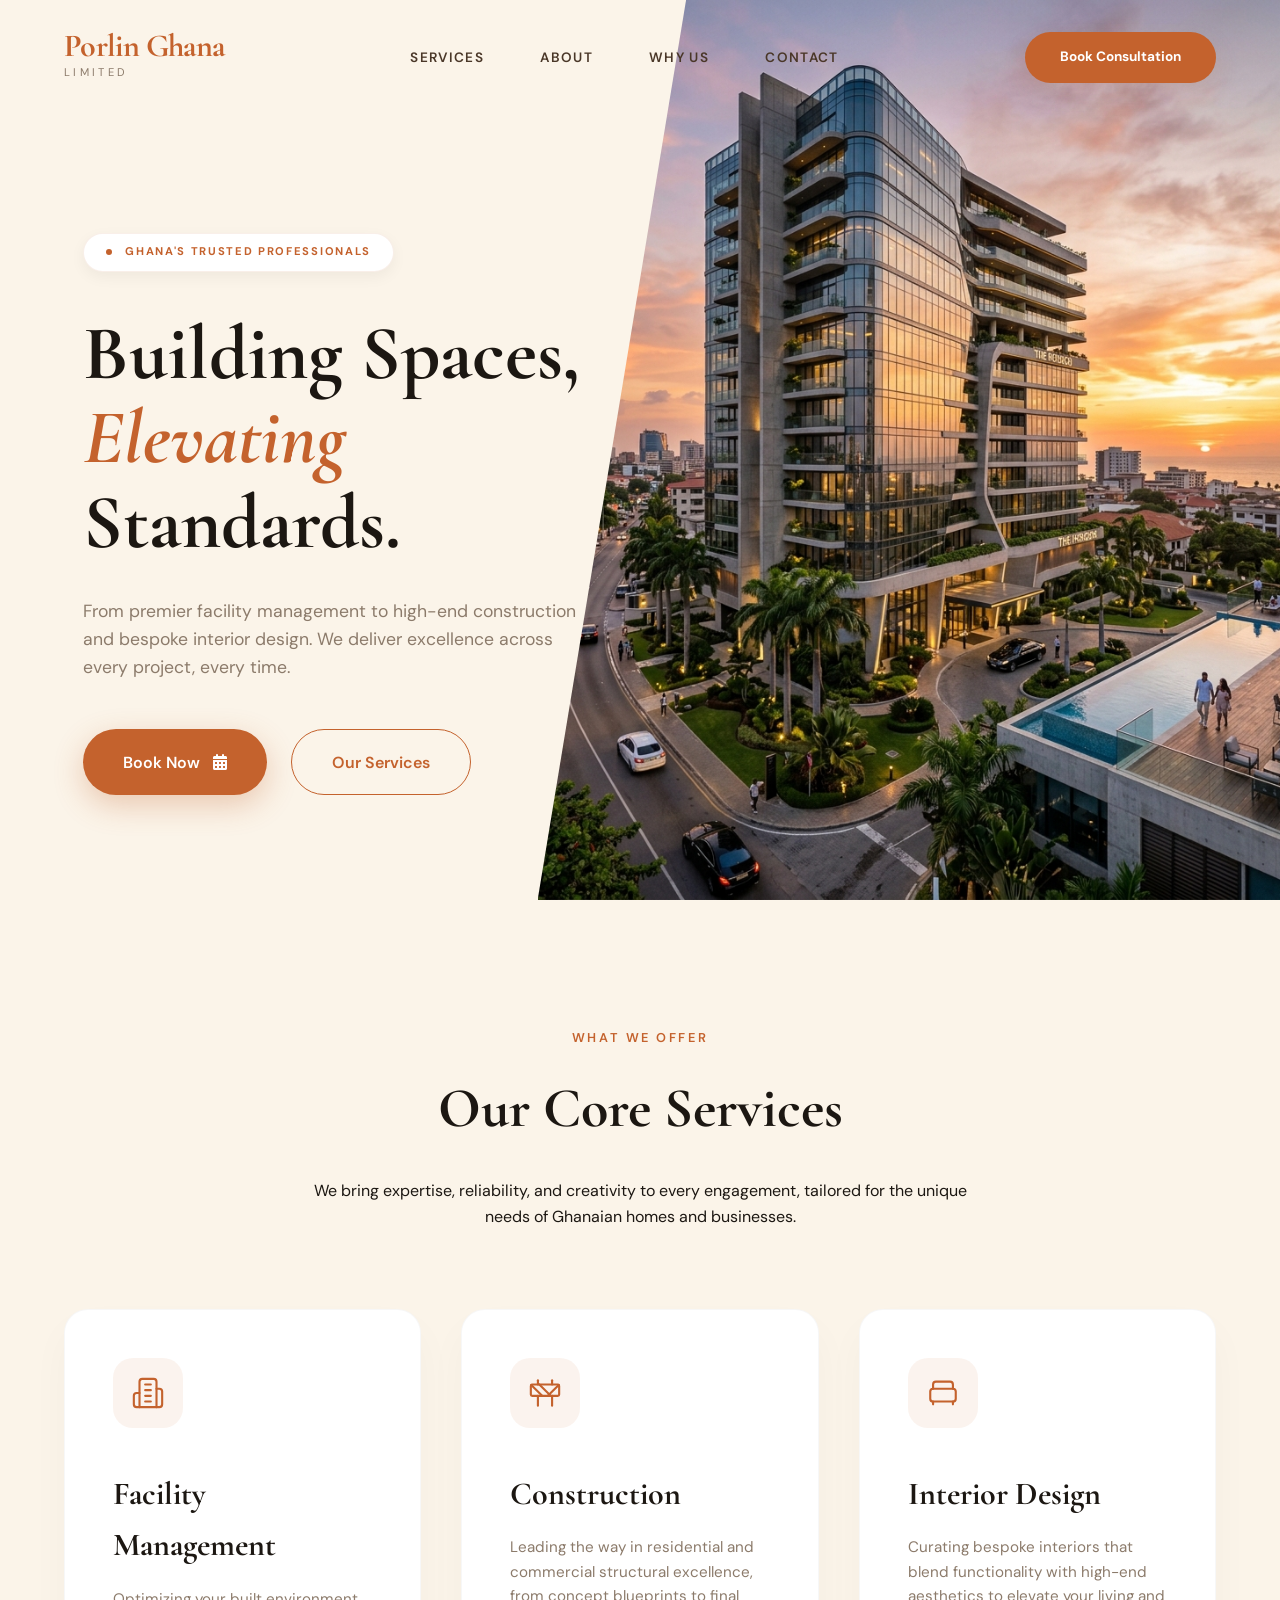
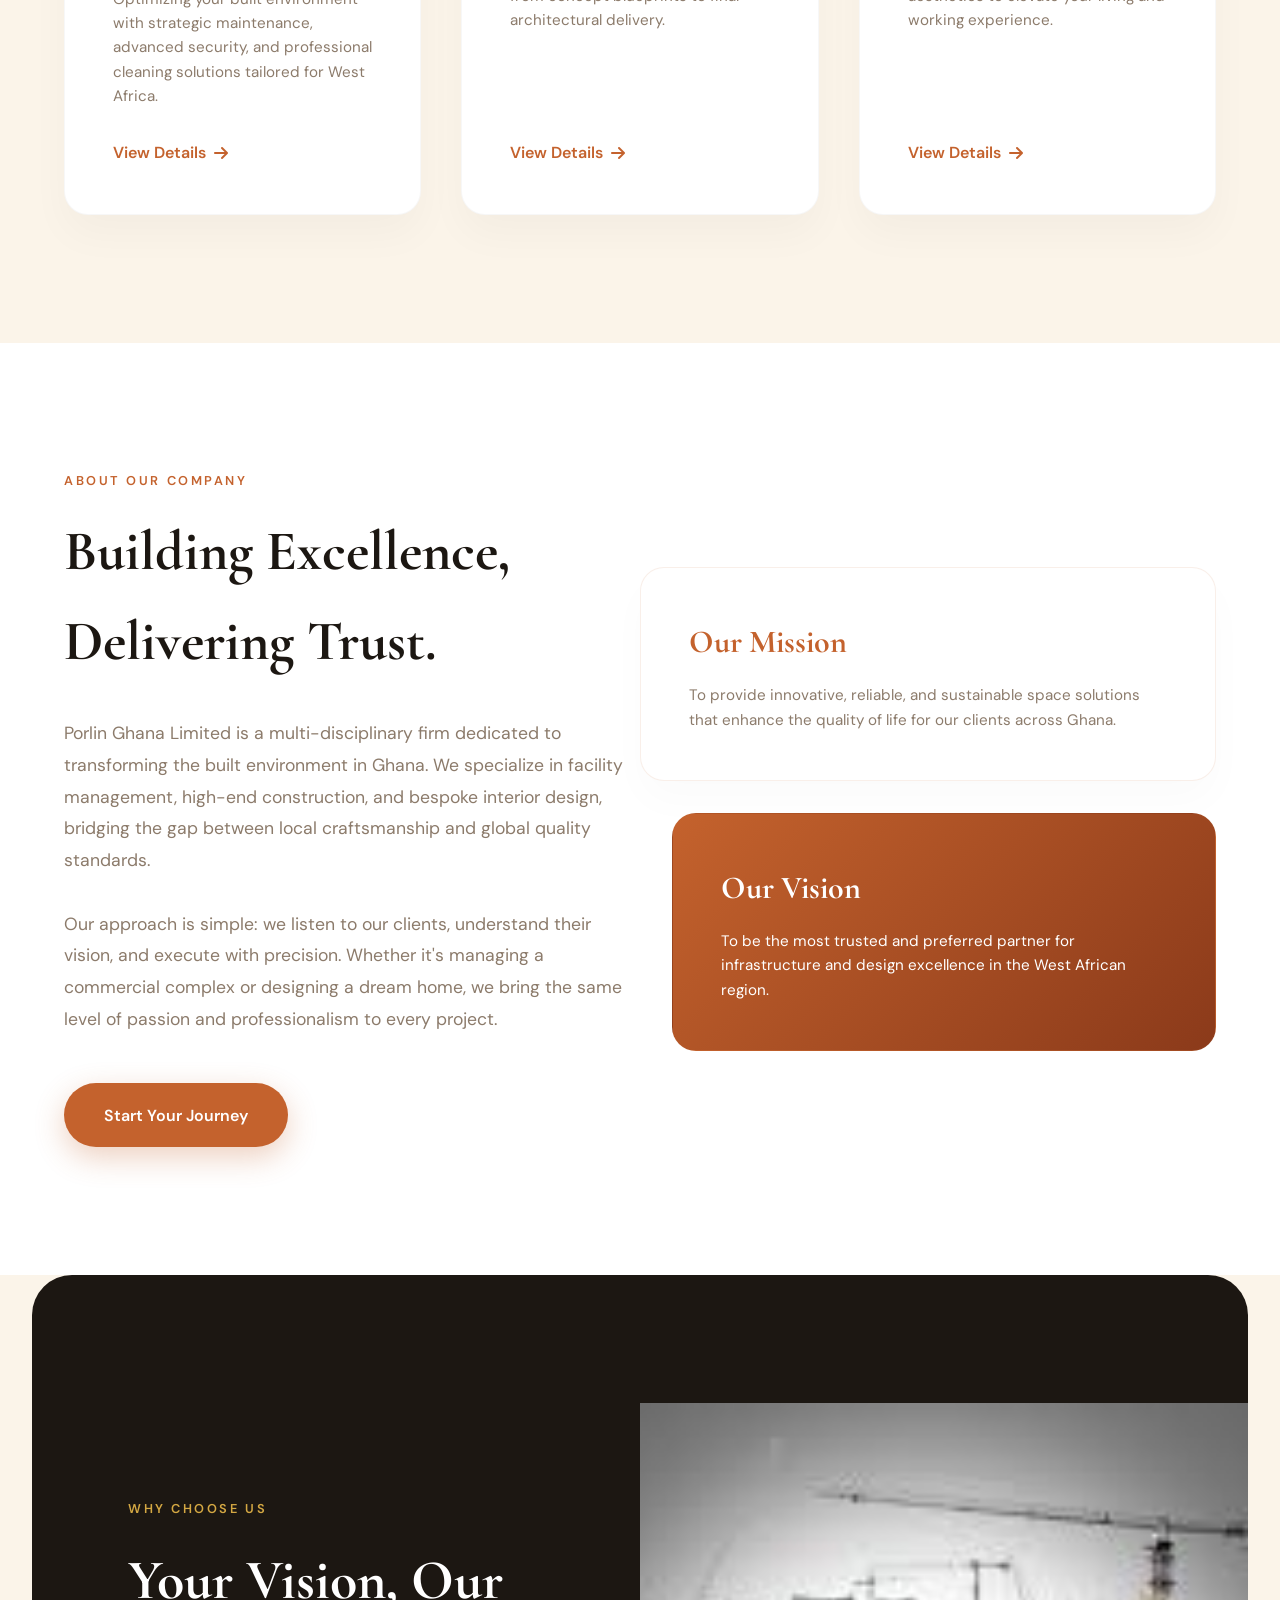
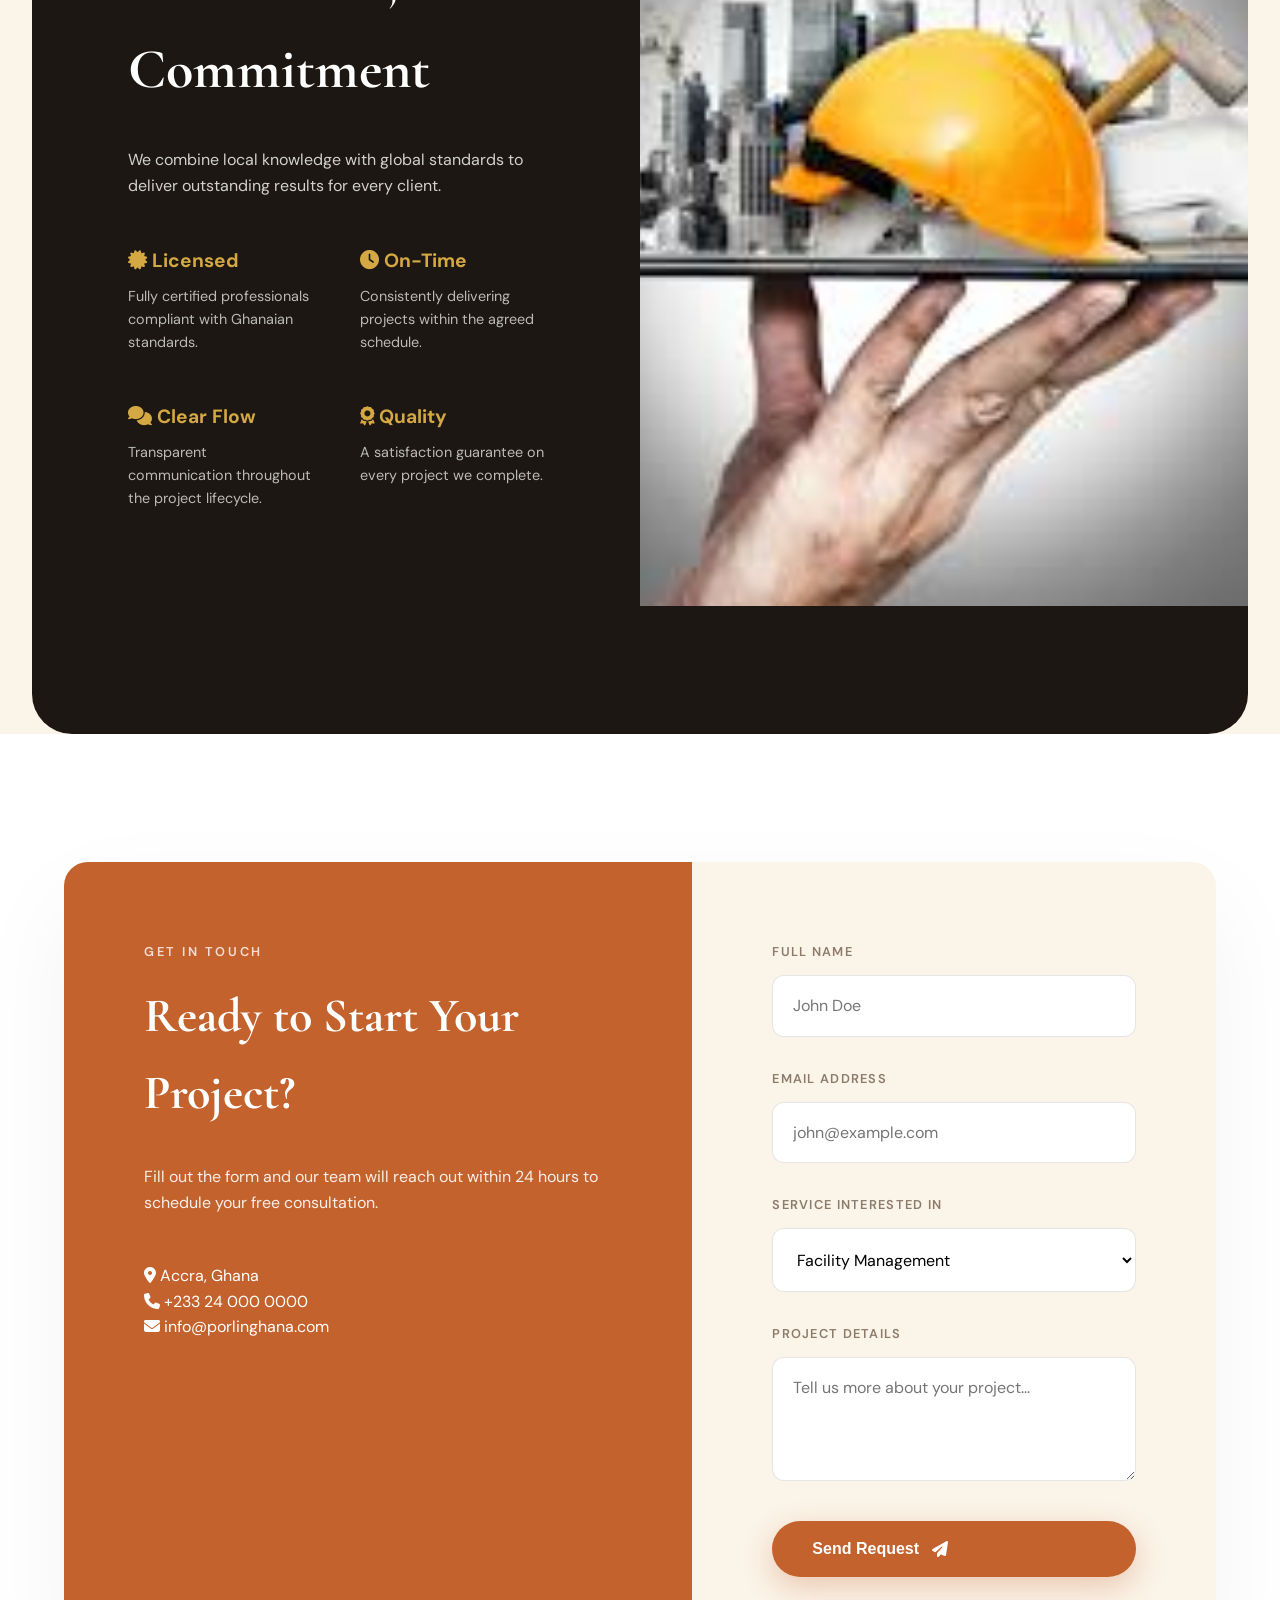
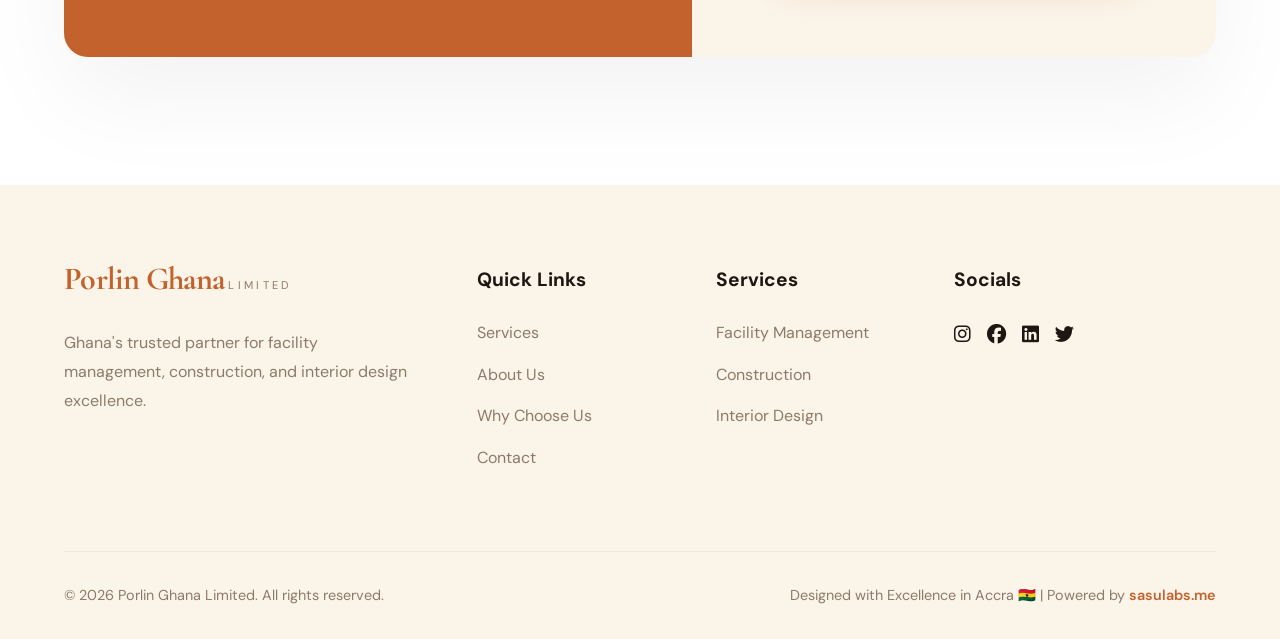
==== index.html @ 8502f663 "Initial commit: Premium multi-page website for Porlin Ghana Limited" ====
<!DOCTYPE html>
<html lang="en">
<head>
    <meta charset="UTF-8">
    <meta name="viewport" content="width=device-width, initial-scale=1.0">
    <title>Porlin Ghana Limited | Premium Real Estate & Facility Management</title>
    
    <!-- Meta Tags -->
    <meta name="description" content="Porlin Ghana Limited offers excellence in facility management, construction, and interior design across Accra and beyond. Building spaces, elevating standards.">
    <meta name="keywords" content="Facility Management Ghana, Construction Accra, Interior Design Ghana, Porlin Ghana Limited">
    
    <!-- Fonts -->
    <link rel="preconnect" href="https://fonts.googleapis.com">
    <link rel="preconnect" href="https://fonts.gstatic.com" crossorigin>
    <link href="https://fonts.googleapis.com/css2?family=Cormorant+Garamond:ital,wght@0,400;0,600;0,700;1,400&family=DM+Sans:wght@300;400;500;600;700&display=swap" rel="stylesheet">
    
    <!-- Icons (FontAwesome for professional icons) -->
    <link rel="stylesheet" href="https://cdnjs.cloudflare.com/ajax/libs/font-awesome/6.4.0/css/all.min.css">
    
    <!-- Custom Styles -->
    <link rel="stylesheet" href="style.css">
</head>
<body>

    <!-- Navigation -->
    <nav>
        <div class="container nav-content">
            <a href="#" class="logo">
                <span class="logo-text">Porlin Ghana</span>
                <span class="logo-sub">Limited</span>
            </a>
            <ul class="nav-links">
                <li><a href="#services">Services</a></li>
                <li><a href="#about">About</a></li>
                <li><a href="#why-us">Why Us</a></li>
                <li><a href="#contact">Contact</a></li>
            </ul>
            <a href="#contact" class="nav-cta">Book Consultation</a>
        </div>
    </nav>

    <!-- Hero Section -->
    <header class="hero">
        <div class="container">
            <div class="hero-content reveal">
                <span class="hero-tag">Ghana's Trusted Professionals</span>
                <h1>Building Spaces, <span>Elevating</span> Standards.</h1>
                <p class="hero-desc">From premier facility management to high-end construction and bespoke interior design. We deliver excellence across every project, every time.</p>
                <div class="hero-btns">
                    <a href="#contact" class="btn btn-primary">Book Now <i class="fas fa-calendar-alt"></i></a>
                    <a href="#services" class="btn btn-secondary">Our Services</a>
                </div>
            </div>
        </div>
        <div class="hero-bg">
            <img src="IMAGES/hero-bg.png" alt="Luxury Architecture in Accra">
        </div>
    </header>

    <!-- Services Section -->
    <section id="services" class="section-padding">
        <div class="container">
            <div class="section-header reveal">
                <span class="label">What We Offer</span>
                <h2>Our Core Services</h2>
                <p>We bring expertise, reliability, and creativity to every engagement, tailored for the unique needs of Ghanaian homes and businesses.</p>
            </div>
            
            <div class="services-grid">
                <!-- Facility Management -->
                <article class="service-card reveal">
                    <div class="card-icon">
                        <svg xmlns="http://www.w3.org/2000/svg" width="24" height="24" viewBox="0 0 24 24" fill="none" stroke="currentColor" stroke-width="2" stroke-linecap="round" stroke-linejoin="round"><path d="M6 22V4a2 2 0 0 1 2-2h8a2 2 0 0 1 2 2v18Z"/><path d="M6 12H4a2 2 0 0 0-2 2v6a2 2 0 0 0 2 2h2"/><path d="M18 9h2a2 2 0 0 1 2 2v9a2 2 0 0 1-2 2h-2"/><path d="M10 6h4"/><path d="M10 10h4"/><path d="M10 14h4"/><path d="M10 18h4"/></svg>
                    </div>
                    <h3>Facility Management</h3>
                    <p>Optimizing your built environment with strategic maintenance, advanced security, and professional cleaning solutions tailored for West Africa.</p>
                    <a href="facility-management.html" class="card-link">View Details <i class="fas fa-arrow-right"></i></a>
                </article>

                <!-- Construction -->
                <article class="service-card reveal">
                    <div class="card-icon">
                        <svg xmlns="http://www.w3.org/2000/svg" width="24" height="24" viewBox="0 0 24 24" fill="none" stroke="currentColor" stroke-width="2" stroke-linecap="round" stroke-linejoin="round"><rect x="2" y="6" width="20" height="8" rx="1"/><path d="M17 14v7"/><path d="M7 14v7"/><path d="M17 3v3"/><path d="M7 3v3"/><path d="M10 14 2.3 6.3"/><path d="m14 14 7.7-7.7"/><path d="m8 6 8 8"/></svg>
                    </div>
                    <h3>Construction</h3>
                    <p>Leading the way in residential and commercial structural excellence, from concept blueprints to final architectural delivery.</p>
                    <a href="construction.html" class="card-link">View Details <i class="fas fa-arrow-right"></i></a>
                </article>

                <!-- Interior Design -->
                <article class="service-card reveal">
                    <div class="card-icon">
                        <svg xmlns="http://www.w3.org/2000/svg" width="24" height="24" viewBox="0 0 24 24" fill="none" stroke="currentColor" stroke-width="2" stroke-linecap="round" stroke-linejoin="round"><path d="M19 9V6a2 2 0 0 0-2-2H7a2 2 0 0 0-2 2v3"/><path d="M3 11v5a2 2 0 0 0 2 2h14a2 2 0 0 0 2-2v-5a2 2 0 0 0-2-2H5a2 2 0 0 0-2 2Z"/><path d="M5 18v2"/><path d="M19 18v2"/></svg>
                    </div>
                    <h3>Interior Design</h3>
                    <p>Curating bespoke interiors that blend functionality with high-end aesthetics to elevate your living and working experience.</p>
                    <a href="interior-design.html" class="card-link">View Details <i class="fas fa-arrow-right"></i></a>
                </article>
            </div>
        </div>
    </section>

    <!-- About Section -->
    <section id="about" class="section-padding" style="background: var(--clr-white);">
        <div class="container">
            <div class="why-grid">
                <div class="reveal">
                    <span class="label">About Our Company</span>
                    <h2 style="font-size: 3.5rem; margin-bottom: 2rem;">Building Excellence, Delivering Trust.</h2>
                    <p style="color: var(--clr-muted); font-size: 1.1rem; line-height: 1.8; margin-bottom: 2rem;">
                        Porlin Ghana Limited is a multi-disciplinary firm dedicated to transforming the built environment in Ghana. We specialize in facility management, high-end construction, and bespoke interior design, bridging the gap between local craftsmanship and global quality standards.
                    </p>
                    <p style="color: var(--clr-muted); font-size: 1.1rem; line-height: 1.8; margin-bottom: 2rem;">
                        Our approach is simple: we listen to our clients, understand their vision, and execute with precision. Whether it's managing a commercial complex or designing a dream home, we bring the same level of passion and professionalism to every project.
                    </p>
                    <div class="hero-btns" style="margin-top: 3rem;">
                        <a href="#contact" class="btn btn-primary">Start Your Journey</a>
                    </div>
                </div>
                <div class="about-visual reveal">
                    <div class="about-card mission">
                        <h4>Our Mission</h4>
                        <p>To provide innovative, reliable, and sustainable space solutions that enhance the quality of life for our clients across Ghana.</p>
                    </div>
                    <div class="about-card vision" style="margin-top: 2rem; margin-left: 2rem;">
                        <h4>Our Vision</h4>
                        <p>To be the most trusted and preferred partner for infrastructure and design excellence in the West African region.</p>
                    </div>
                </div>
            </div>
        </div>
    </section>

    <!-- Why Us Section -->
    <section id="why-us" class="why-us section-padding reveal">
        <div class="why-grid">
            <div class="why-content">
                <span class="label">Why Choose Us</span>
                <h2>Your Vision, Our Commitment</h2>
                <p style="margin-bottom: 3rem; opacity: 0.8;">We combine local knowledge with global standards to deliver outstanding results for every client.</p>
                
                <div class="why-features">
                    <div class="feature-item">
                        <h4><i class="fas fa-certificate"></i> Licensed</h4>
                        <p>Fully certified professionals compliant with Ghanaian standards.</p>
                    </div>
                    <div class="feature-item">
                        <h4><i class="fas fa-clock"></i> On-Time</h4>
                        <p>Consistently delivering projects within the agreed schedule.</p>
                    </div>
                    <div class="feature-item">
                        <h4><i class="fas fa-comments"></i> Clear Flow</h4>
                        <p>Transparent communication throughout the project lifecycle.</p>
                    </div>
                    <div class="feature-item">
                        <h4><i class="fas fa-award"></i> Quality</h4>
                        <p>A satisfaction guarantee on every project we complete.</p>
                    </div>
                </div>
            </div>
            <div class="why-image"></div>
        </div>
    </section>

    <!-- Contact Section -->
    <section id="contact" class="contact-section section-padding">
        <div class="container">
            <div class="contact-box">
                <div class="contact-info reveal">
                    <span class="label" style="color: white; opacity: 0.8;">Get In Touch</span>
                    <h2 style="font-size: 3rem; margin-bottom: 2rem;">Ready to Start Your Project?</h2>
                    <p style="margin-bottom: 3rem; opacity: 0.9;">Fill out the form and our team will reach out within 24 hours to schedule your free consultation.</p>
                    
                    <div class="contact-details">
                        <p><i class="fas fa-map-marker-alt"></i> Accra, Ghana</p>
                        <p><i class="fas fa-phone"></i> +233 24 000 0000</p>
                        <p><i class="fas fa-envelope"></i> info@porlinghana.com</p>
                    </div>
                </div>
                
                <form id="bookingForm" class="contact-form reveal">
                    <div class="form-group">
                        <label for="name">Full Name</label>
                        <input type="text" id="name" placeholder="John Doe" required>
                    </div>
                    <div class="form-group">
                        <label for="email">Email Address</label>
                        <input type="email" id="email" placeholder="john@example.com" required>
                    </div>
                    <div class="form-group">
                        <label for="service">Service Interested In</label>
                        <select id="service">
                            <option value="facility">Facility Management</option>
                            <option value="construction">Construction</option>
                            <option value="interior">Interior Design</option>
                        </select>
                    </div>
                    <div class="form-group">
                        <label for="message">Project Details</label>
                        <textarea id="message" rows="4" placeholder="Tell us more about your project..."></textarea>
                    </div>
                    <button type="submit" class="btn btn-primary" style="width: 100%; border: none; cursor: pointer;">Send Request <i class="fas fa-paper-plane"></i></button>
                </form>
            </div>
        </div>
    </section>

    <!-- Footer -->
    <footer>
        <div class="container">
            <div class="footer-grid">
                <div class="footer-col">
                    <a href="#" class="logo" style="margin-bottom: 2rem; display: inline-block;">
                        <span class="logo-text">Porlin Ghana</span>
                        <span class="logo-sub">Limited</span>
                    </a>
                    <p style="color: var(--clr-muted); line-height: 1.8;">Ghana's trusted partner for facility management, construction, and interior design excellence.</p>
                </div>
                <div class="footer-col">
                    <h4>Quick Links</h4>
                    <ul class="footer-links">
                        <li><a href="#services">Services</a></li>
                        <li><a href="#about">About Us</a></li>
                        <li><a href="#why-us">Why Choose Us</a></li>
                        <li><a href="#contact">Contact</a></li>
                    </ul>
                </div>
                <div class="footer-col">
                    <h4>Services</h4>
                    <ul class="footer-links">
                        <li><a href="#services">Facility Management</a></li>
                        <li><a href="#services">Construction</a></li>
                        <li><a href="#services">Interior Design</a></li>
                    </ul>
                </div>
                <div class="footer-col">
                    <h4>Socials</h4>
                    <div class="social-links" style="display: flex; gap: 1rem; font-size: 1.2rem;">
                        <a href="#"><i class="fab fa-instagram"></i></a>
                        <a href="#"><i class="fab fa-facebook"></i></a>
                        <a href="#"><i class="fab fa-linkedin"></i></a>
                        <a href="#"><i class="fab fa-twitter"></i></a>
                    </div>
                </div>
            </div>
            <div class="footer-bottom">
                <p>&copy; 2026 Porlin Ghana Limited. All rights reserved.</p>
                <p>Designed with Excellence in Accra 🇬🇭 | Powered by <a href="https://sasulabs.me" target="_blank" style="color: var(--clr-primary); font-weight: 600;">sasulabs.me</a></p>
            </div>
        </div>
    </footer>

    <!-- Scripts -->
    <script src="script.js"></script>
</body>
</html>
---- style.css ----
/* 
  PORLIN GHANA LIMITED - PREMIUM DESIGN SYSTEM
  Refined, Modern, and Professional.
*/

:root {
    /* Color Palette */
    --clr-primary: #C4622D;        /* Deep Terracotta */
    --clr-primary-light: #E07B44;
    --clr-primary-dark: #8B3A1A;
    --clr-accent: #D4A843;         /* Rich Gold */
    --clr-bg: #FBF4E9;             /* Elegant Cream */
    --clr-dark: #1C1712;           /* Charcoal Black */
    --clr-mid: #4A3728;            /* Warm Brown */
    --clr-muted: #8C7B6B;          /* Earthy Grey */
    --clr-white: #FFFFFF;
    
    /* Gradients */
    --grad-premium: linear-gradient(135deg, var(--clr-primary) 0%, var(--clr-primary-dark) 100%);
    --grad-glass: linear-gradient(rgba(255, 255, 255, 0.1), rgba(255, 255, 255, 0.05));
    
    /* Spacing & Borders */
    --gap-base: 1rem;
    --radius-lg: 24px;
    --radius-md: 12px;
    --transition: all 0.4s cubic-bezier(0.16, 1, 0.3, 1);
}

/* Base Styles */
*, *::before, *::after {
    box-sizing: border-box;
    margin: 0;
    padding: 0;
}

html {
    scroll-behavior: smooth;
    font-size: 16px;
}

body {
    font-family: 'DM Sans', sans-serif;
    background-color: var(--clr-bg);
    color: var(--clr-dark);
    line-height: 1.6;
    overflow-x: hidden;
    -webkit-font-smoothing: antialiased;
}

h1, h2, h3, .logo-text {
    font-family: 'Cormorant Garamond', serif;
    font-weight: 700;
}

a {
    text-decoration: none;
    color: inherit;
    transition: var(--transition);
}

ul {
    list-style: none;
}

img {
    max-width: 100%;
    display: block;
}

/* Layout Utilities */
.container {
    max-width: 1400px;
    margin: 0 auto;
    padding: 0 4rem;
}

@media (max-width: 768px) {
    .container { padding: 0 1.5rem; }
}

.section-padding {
    padding: 8rem 0;
}

/* Navigation */
nav {
    position: fixed;
    top: 0;
    width: 100%;
    z-index: 1000;
    padding: 2rem 0;
    transition: var(--transition);
}

nav.scrolled {
    background: rgba(251, 244, 233, 0.8);
    backdrop-filter: blur(25px);
    padding: 1.2rem 0;
    border-bottom: 1px solid rgba(196, 98, 45, 0.08);
}

.nav-content {
    display: flex;
    align-items: center;
    justify-content: space-between;
}

.logo {
    display: flex;
    flex-direction: column;
}

.logo-text {
    font-size: 2rem;
    color: var(--clr-primary);
    line-height: 0.9;
    letter-spacing: -0.02em;
}

.logo-sub {
    font-family: 'DM Sans', sans-serif;
    font-size: 0.7rem;
    text-transform: uppercase;
    letter-spacing: 0.3em;
    color: var(--clr-muted);
    margin-top: 0.2rem;
}

.nav-links {
    display: flex;
    gap: 3.5rem;
}

.nav-links a {
    font-size: 0.85rem;
    font-weight: 600;
    color: var(--clr-mid);
    text-transform: uppercase;
    letter-spacing: 0.1em;
}

.nav-links a:hover {
    color: var(--clr-primary);
}

.nav-cta {
    background: var(--clr-primary);
    color: var(--clr-white);
    padding: 0.9rem 2.2rem;
    border-radius: 50px;
    font-size: 0.85rem;
    font-weight: 700;
    box-shadow: 0 10px 25px rgba(196, 98, 45, 0.15);
}

/* Hero Section */
.hero {
    min-height: 100vh;
    display: flex;
    align-items: center;
    position: relative;
    overflow: hidden;
    padding-top: 8rem; /* Added padding to prevent overlap with fixed nav */
}

.hero-bg {
    position: absolute;
    top: 0;
    right: 0;
    width: 58%;
    height: 100%;
    z-index: -1;
    overflow: hidden;
    clip-path: polygon(20% 0, 100% 0, 100% 100%, 0% 100%);
}

.hero-bg img {
    width: 100%;
    height: 100%;
    object-fit: cover;
    animation: zoomOut 20s infinite alternate;
}

.hero-content {
    width: 45%;
}

.hero-tag {
    display: inline-flex;
    align-items: center;
    gap: 0.8rem;
    padding: 0.6rem 1.4rem;
    background: var(--clr-white);
    color: var(--clr-primary);
    border-radius: 50px;
    font-size: 0.7rem;
    font-weight: 700;
    letter-spacing: 0.15em;
    text-transform: uppercase;
    margin-bottom: 2.5rem;
    box-shadow: 0 5px 15px rgba(0,0,0,0.05);
    border: 1px solid rgba(196, 98, 45, 0.1);
}

.hero-tag::before {
    content: '';
    width: 6px;
    height: 6px;
    background: var(--clr-primary);
    border-radius: 50%;
    display: inline-block;
    animation: pulse 2s infinite;
}

@keyframes pulse {
    0% { transform: scale(1); opacity: 1; }
    50% { transform: scale(1.5); opacity: 0.5; }
    100% { transform: scale(1); opacity: 1; }
}

.hero h1 {
    font-size: clamp(3.5rem, 6vw, 5.5rem);
    line-height: 1.1;
    color: var(--clr-dark);
    margin-bottom: 2rem;
}

.hero h1 span {
    color: var(--clr-primary);
    font-style: italic;
}

.hero-desc {
    font-size: 1.1rem;
    color: var(--clr-muted);
    max-width: 500px;
    margin-bottom: 3rem;
}

.hero-btns {
    display: flex;
    gap: 1.5rem;
}

.btn {
    padding: 1.2rem 2.5rem;
    border-radius: 50px;
    font-weight: 600;
    font-size: 1rem;
    display: flex;
    align-items: center;
    gap: 0.8rem;
}

.btn-primary {
    background: var(--clr-primary);
    color: var(--clr-white);
    box-shadow: 0 10px 30px rgba(196, 98, 45, 0.3);
}

.btn-secondary {
    border: 1px solid var(--clr-primary);
    color: var(--clr-primary);
}

.btn:hover {
    transform: translateY(-5px);
    box-shadow: 0 15px 35px rgba(196, 98, 45, 0.4);
}

/* Services */
.section-header {
    text-align: center;
    max-width: 700px;
    margin: 0 auto 5rem;
}

.label {
    color: var(--clr-primary);
    font-weight: 600;
    text-transform: uppercase;
    letter-spacing: 0.2em;
    font-size: 0.8rem;
    display: block;
    margin-bottom: 1rem;
}

.section-header h2 {
    font-size: 3.5rem;
    margin-bottom: 1.5rem;
}

.services-grid {
    display: grid;
    grid-template-columns: repeat(3, 1fr);
    gap: 2.5rem;
}

.service-card {
    background: var(--clr-white);
    padding: 3rem;
    border-radius: var(--radius-lg);
    box-shadow: 0 20px 40px rgba(0,0,0,0.03);
    transition: var(--transition);
    border: 1px solid rgba(0,0,0,0.03);
    display: flex;
    flex-direction: column;
    height: 100%;
}

.service-card:hover {
    transform: translateY(-10px);
    box-shadow: 0 30px 60px rgba(0,0,0,0.08);
    border-color: var(--clr-primary-light);
}

.card-icon {
    width: 70px;
    height: 70px;
    display: flex;
    align-items: center;
    justify-content: center;
    background: rgba(196, 98, 45, 0.08);
    border-radius: 20px;
    margin-bottom: 2.5rem;
    color: var(--clr-primary);
    transition: var(--transition);
    position: relative;
    overflow: hidden;
}

.card-icon::after {
    content: '';
    position: absolute;
    inset: 0;
    background: var(--grad-premium);
    opacity: 0;
    transition: var(--transition);
    z-index: -1;
}

.service-card:hover .card-icon {
    color: var(--clr-white);
    transform: translateY(-5px) rotate(-5deg);
    box-shadow: 0 15px 30px rgba(196, 98, 45, 0.2);
}

.service-card:hover .card-icon::after {
    opacity: 1;
}

.card-icon svg {
    width: 34px;
    height: 34px;
    stroke-width: 1.5;
}

.service-card h3 {
    font-size: 2rem;
    margin-bottom: 1rem;
    color: var(--clr-dark);
}

.service-card p {
    color: var(--clr-muted);
    font-size: 0.95rem;
    margin-bottom: 2rem;
    flex-grow: 1;
}

.card-link {
    font-weight: 600;
    color: var(--clr-primary);
    display: flex;
    align-items: center;
    gap: 0.5rem;
}

.card-link i {
    transition: var(--transition);
}

.card-link:hover i {
    transform: translateX(5px);
}

/* Why Us */
.why-us {
    background: var(--clr-dark);
    color: var(--clr-white);
    border-radius: 40px;
    margin: 0 2rem;
    overflow: hidden;
}

.why-grid {
    display: grid;
    grid-template-columns: 1fr 1fr;
    align-items: center;
}

.why-content {
    padding: 6rem;
}

.why-content .label {
    color: var(--clr-accent);
}

.why-content h2 {
    font-size: 3.5rem;
    margin-bottom: 2rem;
}

.why-features {
    display: grid;
    grid-template-columns: 1fr 1fr;
    gap: 3rem;
}

.feature-item h4 {
    color: var(--clr-accent);
    font-size: 1.2rem;
    margin-bottom: 0.5rem;
}

.feature-item p {
    font-size: 0.9rem;
    opacity: 0.7;
}

.why-image {
    height: 100%;
    min-height: 600px;
    background: url('IMAGES/structure management.jpeg') center/cover;
}

/* Contact / Booking */
.contact-section {
    background: var(--clr-white);
}

.contact-box {
    display: grid;
    grid-template-columns: 1.2fr 1fr;
    background: var(--clr-bg);
    border-radius: var(--radius-lg);
    overflow: hidden;
    box-shadow: 0 40px 100px rgba(0,0,0,0.05);
}

.contact-info {
    padding: 5rem;
    background: var(--clr-primary);
    color: var(--clr-white);
}

.contact-form {
    padding: 5rem;
}

.form-group {
    margin-bottom: 2rem;
}

.form-group label {
    display: block;
    font-size: 0.8rem;
    font-weight: 600;
    text-transform: uppercase;
    letter-spacing: 0.1em;
    margin-bottom: 0.8rem;
    color: var(--clr-muted);
}

.form-group input, .form-group textarea, .form-group select {
    width: 100%;
    padding: 1.2rem;
    border: 1px solid rgba(0,0,0,0.1);
    border-radius: var(--radius-md);
    background: var(--clr-white);
    font-family: inherit;
    font-size: 1rem;
    transition: var(--transition);
}

.form-group input:focus, .form-group textarea:focus {
    outline: none;
    border-color: var(--clr-primary);
    box-shadow: 0 0 0 4px rgba(196, 98, 45, 0.1);
}

/* Footer */
footer {
    padding-top: 5rem;
    padding-bottom: 2rem;
    background: var(--clr-bg);
}

.footer-grid {
    display: grid;
    grid-template-columns: 2fr 1fr 1fr 1.5fr;
    gap: 4rem;
    margin-bottom: 4rem;
}

.footer-col h4 {
    font-size: 1.2rem;
    margin-bottom: 1.5rem;
}

.footer-links li {
    margin-bottom: 1rem;
}

.footer-links a {
    color: var(--clr-muted);
}

.footer-links a:hover {
    color: var(--clr-primary);
}

.footer-bottom {
    border-top: 1px solid rgba(0,0,0,0.05);
    padding-top: 2rem;
    display: flex;
    justify-content: space-between;
    align-items: center;
    color: var(--clr-muted);
    font-size: 0.9rem;
}

/* About Section Specifics */
.about-visual {
    display: flex;
    flex-direction: column;
    justify-content: center;
}

.about-card {
    padding: 3rem;
    border-radius: var(--radius-lg);
    background: var(--clr-bg);
    border: 1px solid rgba(196, 98, 45, 0.1);
    transition: var(--transition);
}

.about-card h4 {
    font-family: 'Cormorant Garamond', serif;
    font-size: 2rem;
    color: var(--clr-primary);
    margin-bottom: 1rem;
}

.about-card p {
    color: var(--clr-muted);
    font-size: 0.95rem;
}

.about-card.mission {
    background: var(--clr-white);
    box-shadow: 0 20px 40px rgba(0,0,0,0.02);
}

.about-card.vision {
    background: var(--grad-premium);
}

.about-card.vision h4, .about-card.vision p {
    color: var(--clr-white);
}

.about-card:hover {
    transform: scale(1.02);
    box-shadow: 0 30px 60px rgba(196, 98, 45, 0.1);
}

/* Animations */
.reveal {
    opacity: 0;
    transform: translateY(30px);
    transition: all 0.8s cubic-bezier(0.16, 1, 0.3, 1);
}

.reveal.active {
    opacity: 1;
    transform: translateY(0);
}

/* Responsive Fixes */
@media (max-width: 1024px) {
    .nav-links { display: none; }
    .hero-bg { width: 45%; }
    .hero-content { width: 55%; padding-right: 2rem; }
    .services-grid { grid-template-columns: repeat(2, 1fr); }
    .why-grid { grid-template-columns: 1fr; }
    .why-image { min-height: 400px; }
    .footer-grid { grid-template-columns: 1fr 1fr; }
}

@media (max-width: 768px) {
    .hero { flex-direction: column; height: auto; padding-top: 8rem; }
    .hero-content { width: 100%; padding: 0 2rem; text-align: center; margin-bottom: 4rem; }
    .hero-bg { position: relative; width: 100%; height: 400px; clip-path: none; }
    .hero-btns { justify-content: center; }
    .services-grid { grid-template-columns: 1fr; }
    .contact-box { grid-template-columns: 1fr; }
    .why-content { padding: 3rem 1.5rem; }
    .why-features { grid-template-columns: 1fr; }
    .footer-grid { grid-template-columns: 1fr; }
}
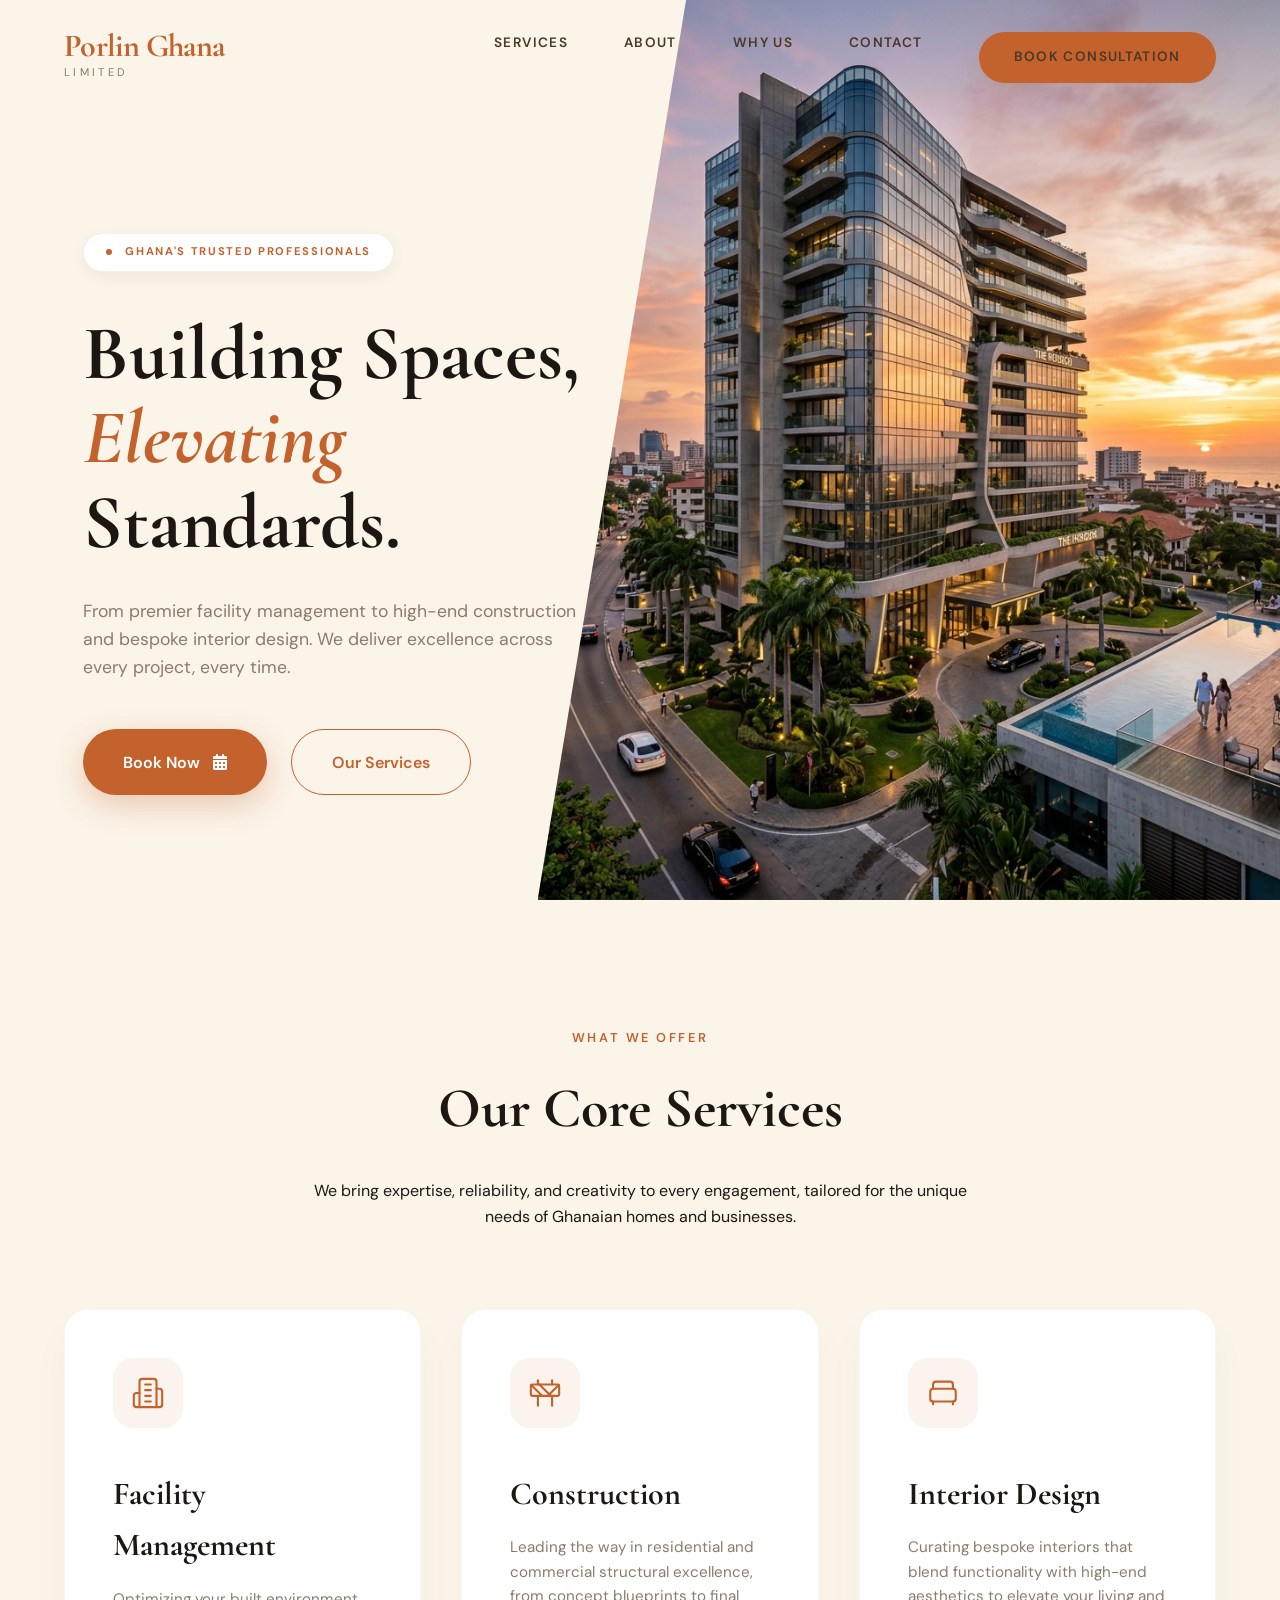
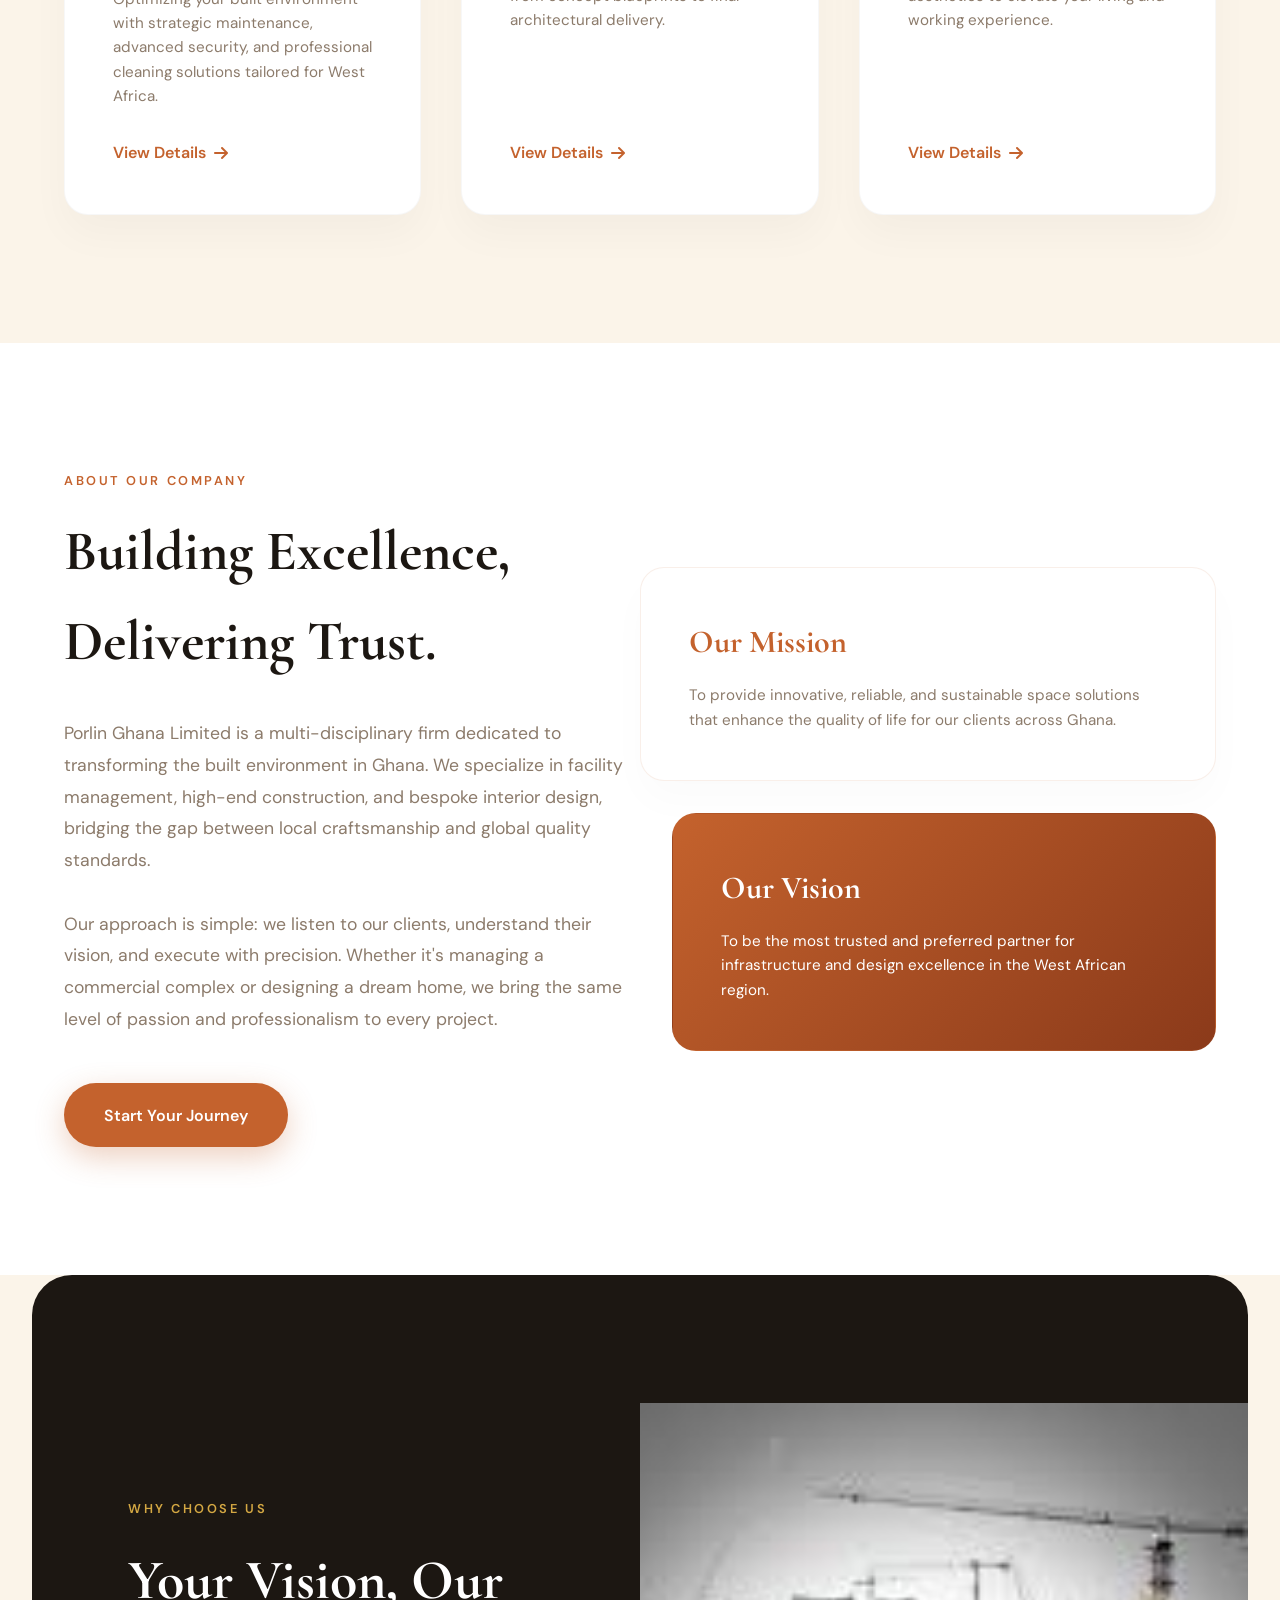
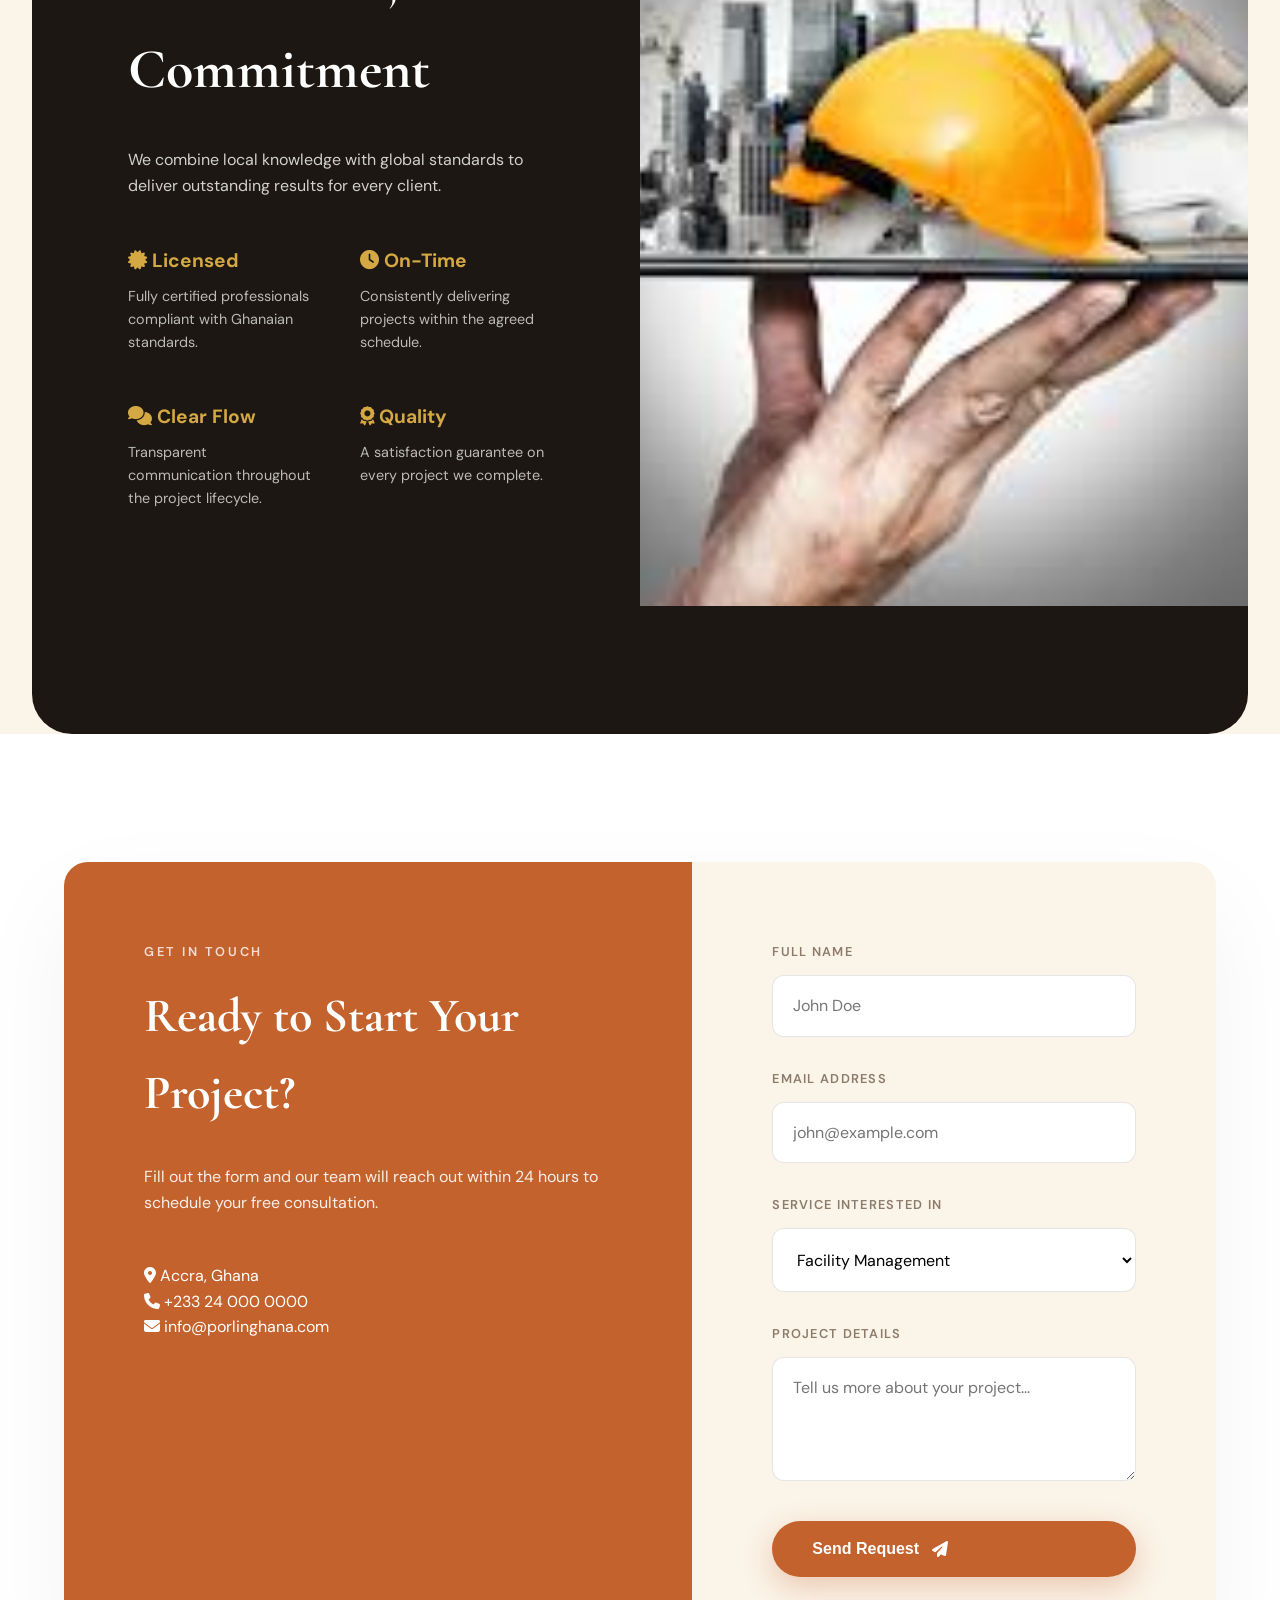
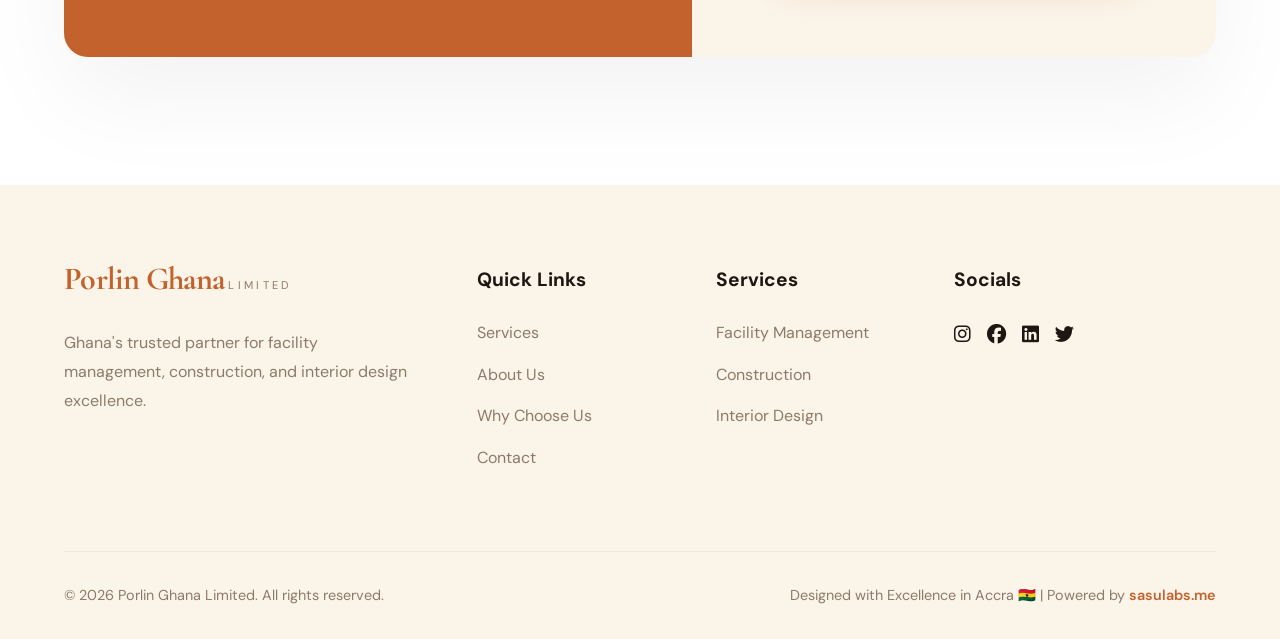
==== commit ea08936e: "feat: Add responsive mobile navigation menu" ====
--- a/index.html
+++ b/index.html
@@ -29,13 +29,16 @@
                 <span class="logo-text">Porlin Ghana</span>
                 <span class="logo-sub">Limited</span>
             </a>
-            <ul class="nav-links">
-                <li><a href="#services">Services</a></li>
-                <li><a href="#about">About</a></li>
-                <li><a href="#why-us">Why Us</a></li>
-                <li><a href="#contact">Contact</a></li>
-            </ul>
-            <a href="#contact" class="nav-cta">Book Consultation</a>
+            <div class="mobile-toggle" id="mobile-toggle">
+                <i class="fas fa-bars"></i>
+            </div>
+            <div class="nav-links" id="nav-links">
+                <a href="#services">Services</a>
+                <a href="#about">About</a>
+                <a href="#why-us">Why Us</a>
+                <a href="#contact">Contact</a>
+                <a href="#contact" class="nav-cta">Book Consultation</a>
+            </div>
         </div>
     </nav>
 
--- a/style.css
+++ b/style.css
@@ -589,8 +589,48 @@
 }
 
 /* Responsive Fixes */
+.mobile-toggle {
+    display: none;
+    font-size: 1.8rem;
+    color: var(--clr-primary);
+    cursor: pointer;
+    z-index: 2000;
+    transition: var(--transition);
+}
+
+.mobile-toggle:hover {
+    color: var(--clr-primary-dark);
+}
+
 @media (max-width: 1024px) {
-    .nav-links { display: none; }
+    .mobile-toggle {
+        display: block;
+    }
+
+    .nav-links {
+        position: fixed;
+        top: 0;
+        right: -100%; /* Hidden off-screen */
+        width: 100%;
+        height: 100vh;
+        background: rgba(251, 244, 233, 0.98);
+        backdrop-filter: blur(20px);
+        flex-direction: column;
+        justify-content: center;
+        align-items: center;
+        gap: 2.5rem;
+        transition: right 0.4s cubic-bezier(0.16, 1, 0.3, 1);
+        z-index: 1500;
+    }
+
+    .nav-links.active {
+        right: 0; /* Slide in */
+    }
+
+    .nav-links a {
+        font-size: 1.5rem;
+    }
+
     .hero-bg { width: 45%; }
     .hero-content { width: 55%; padding-right: 2rem; }
     .services-grid { grid-template-columns: repeat(2, 1fr); }
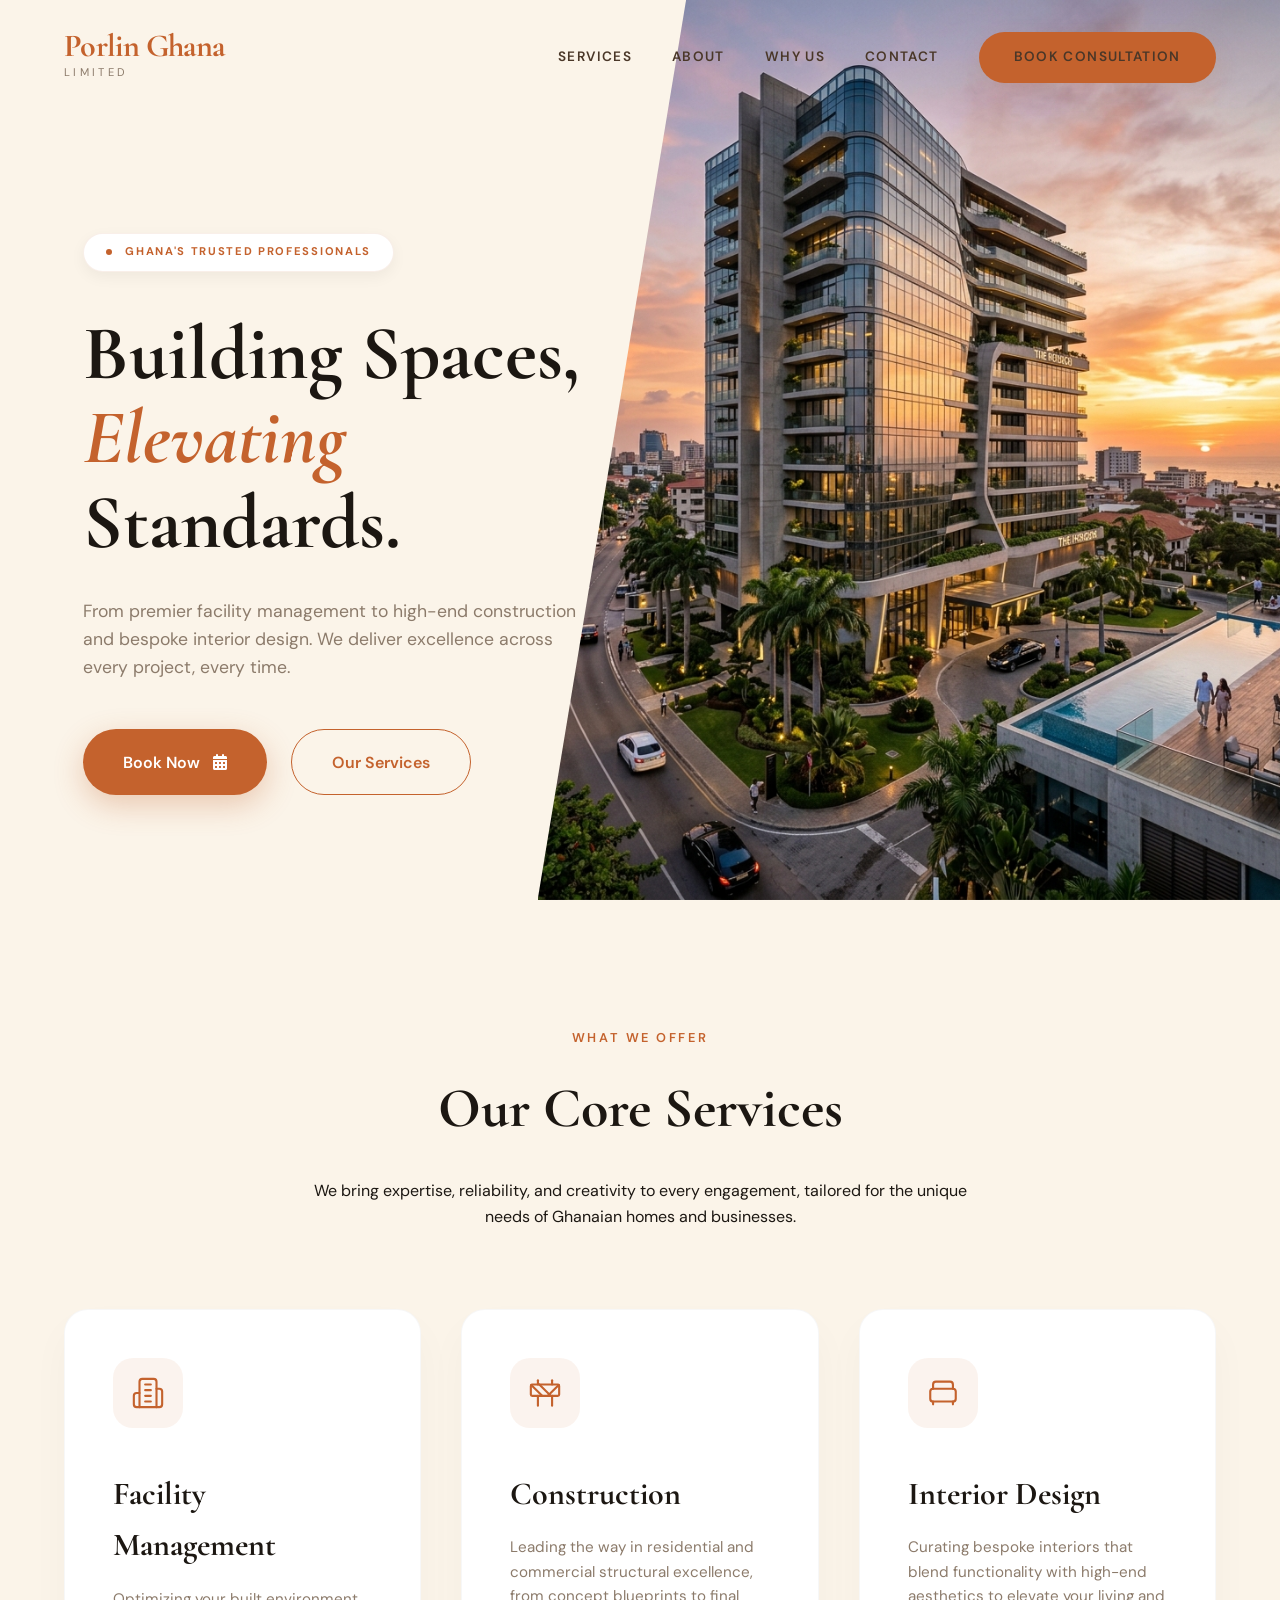
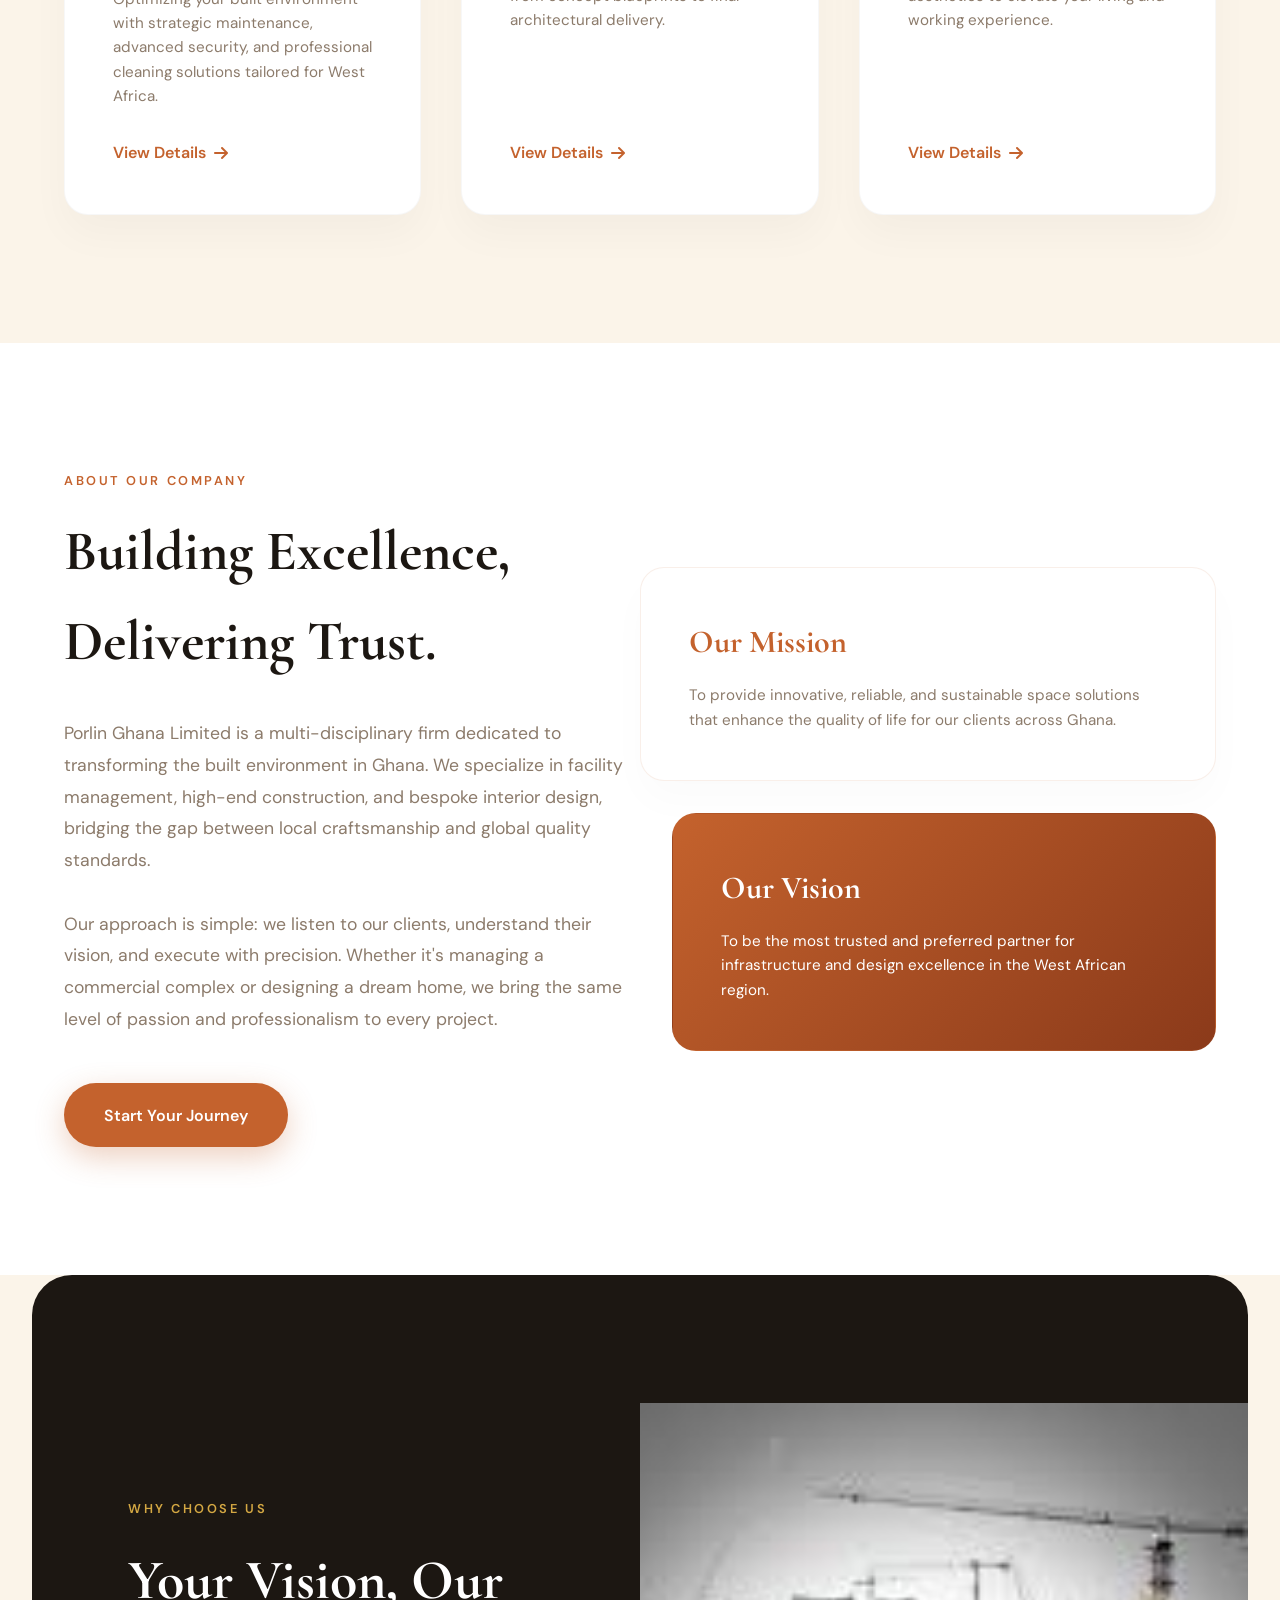
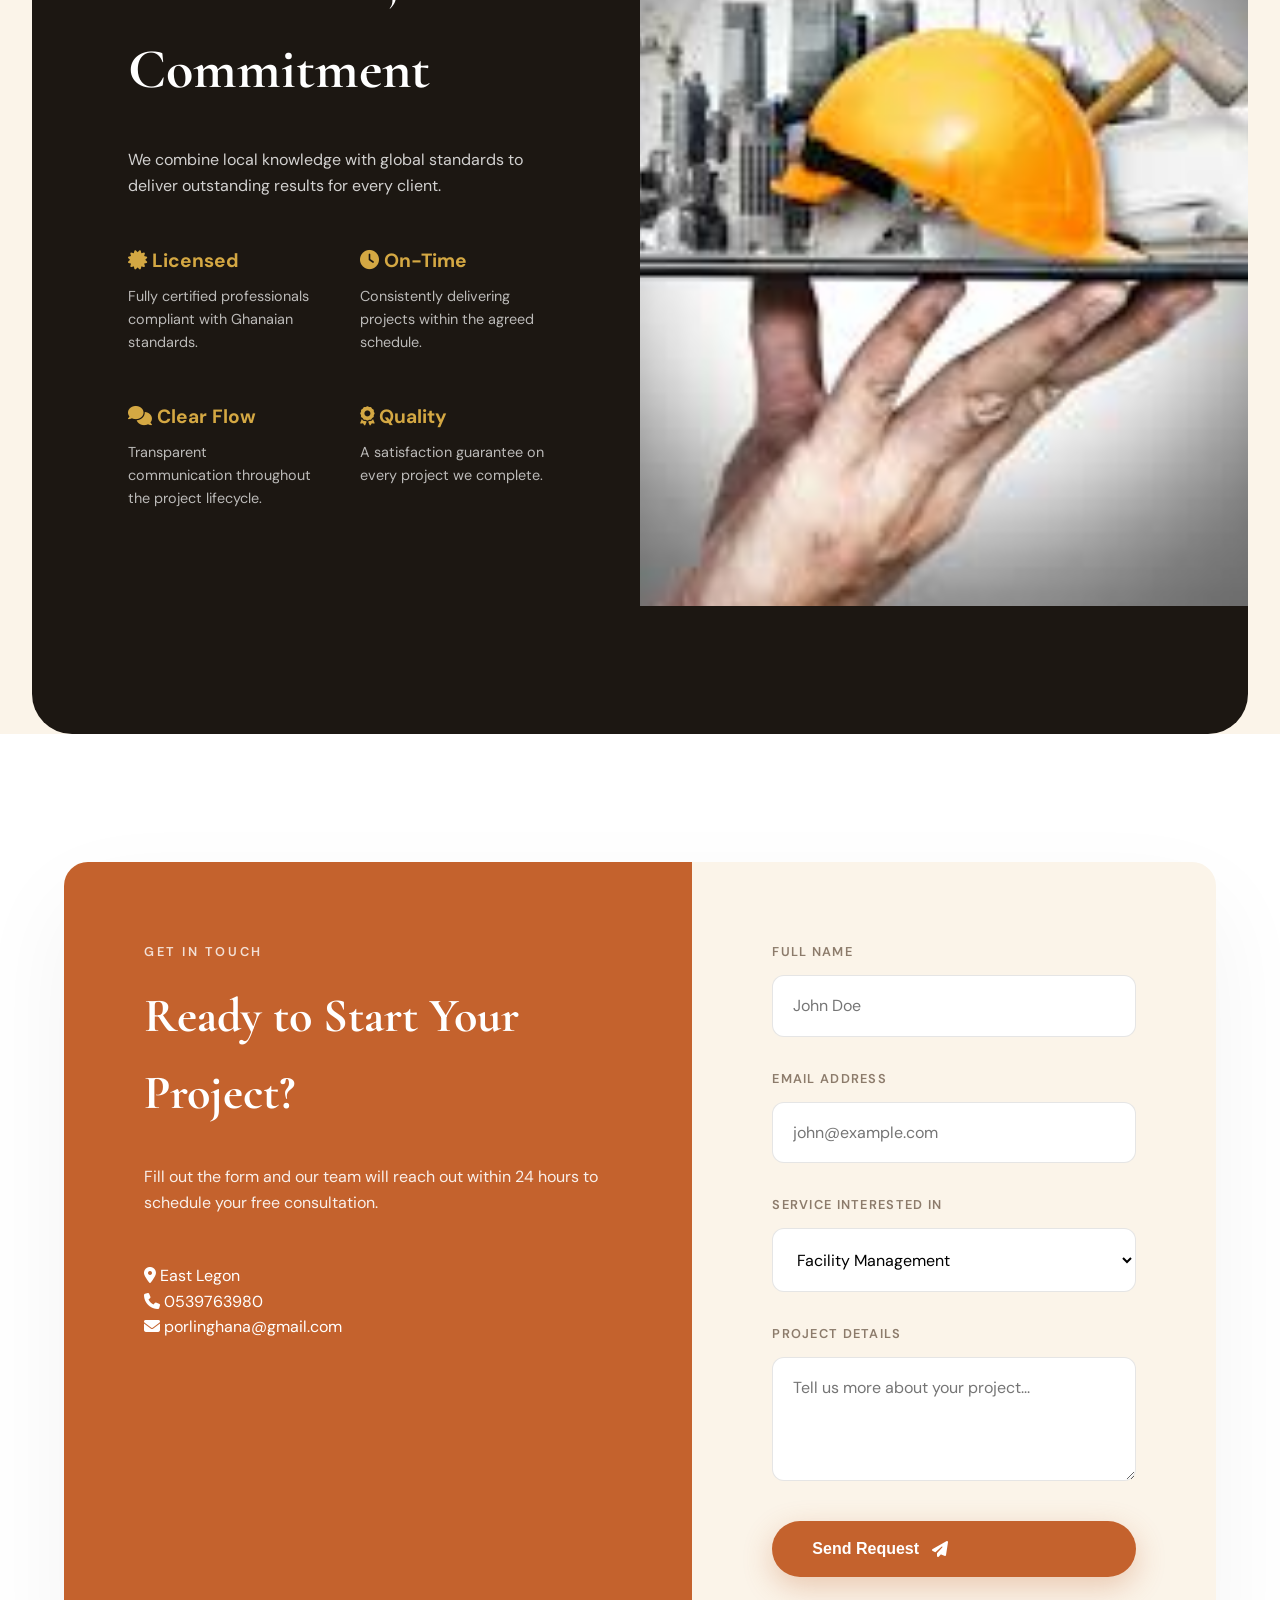
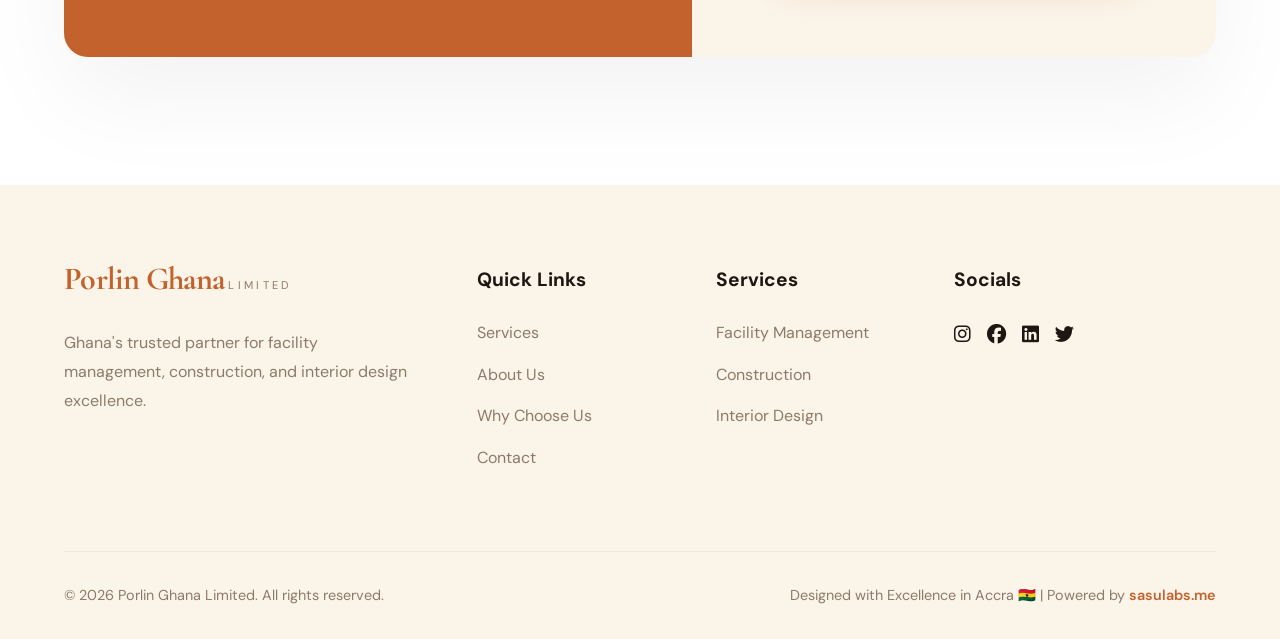
==== commit f46e22e9: "Update contact details and activate form submission via FormSubmit" ====
--- a/index.html
+++ b/index.html
@@ -175,9 +175,9 @@
                     <p style="margin-bottom: 3rem; opacity: 0.9;">Fill out the form and our team will reach out within 24 hours to schedule your free consultation.</p>
                     
                     <div class="contact-details">
-                        <p><i class="fas fa-map-marker-alt"></i> Accra, Ghana</p>
-                        <p><i class="fas fa-phone"></i> +233 24 000 0000</p>
-                        <p><i class="fas fa-envelope"></i> info@porlinghana.com</p>
+                        <p><i class="fas fa-map-marker-alt"></i> East Legon</p>
+                        <p><i class="fas fa-phone"></i> 0539763980</p>
+                        <p><i class="fas fa-envelope"></i> porlinghana@gmail.com</p>
                     </div>
                 </div>
                 
--- a/style.css
+++ b/style.css
@@ -128,7 +128,8 @@
 
 .nav-links {
     display: flex;
-    gap: 3.5rem;
+    align-items: center;
+    gap: 2.5rem;
 }
 
 .nav-links a {
